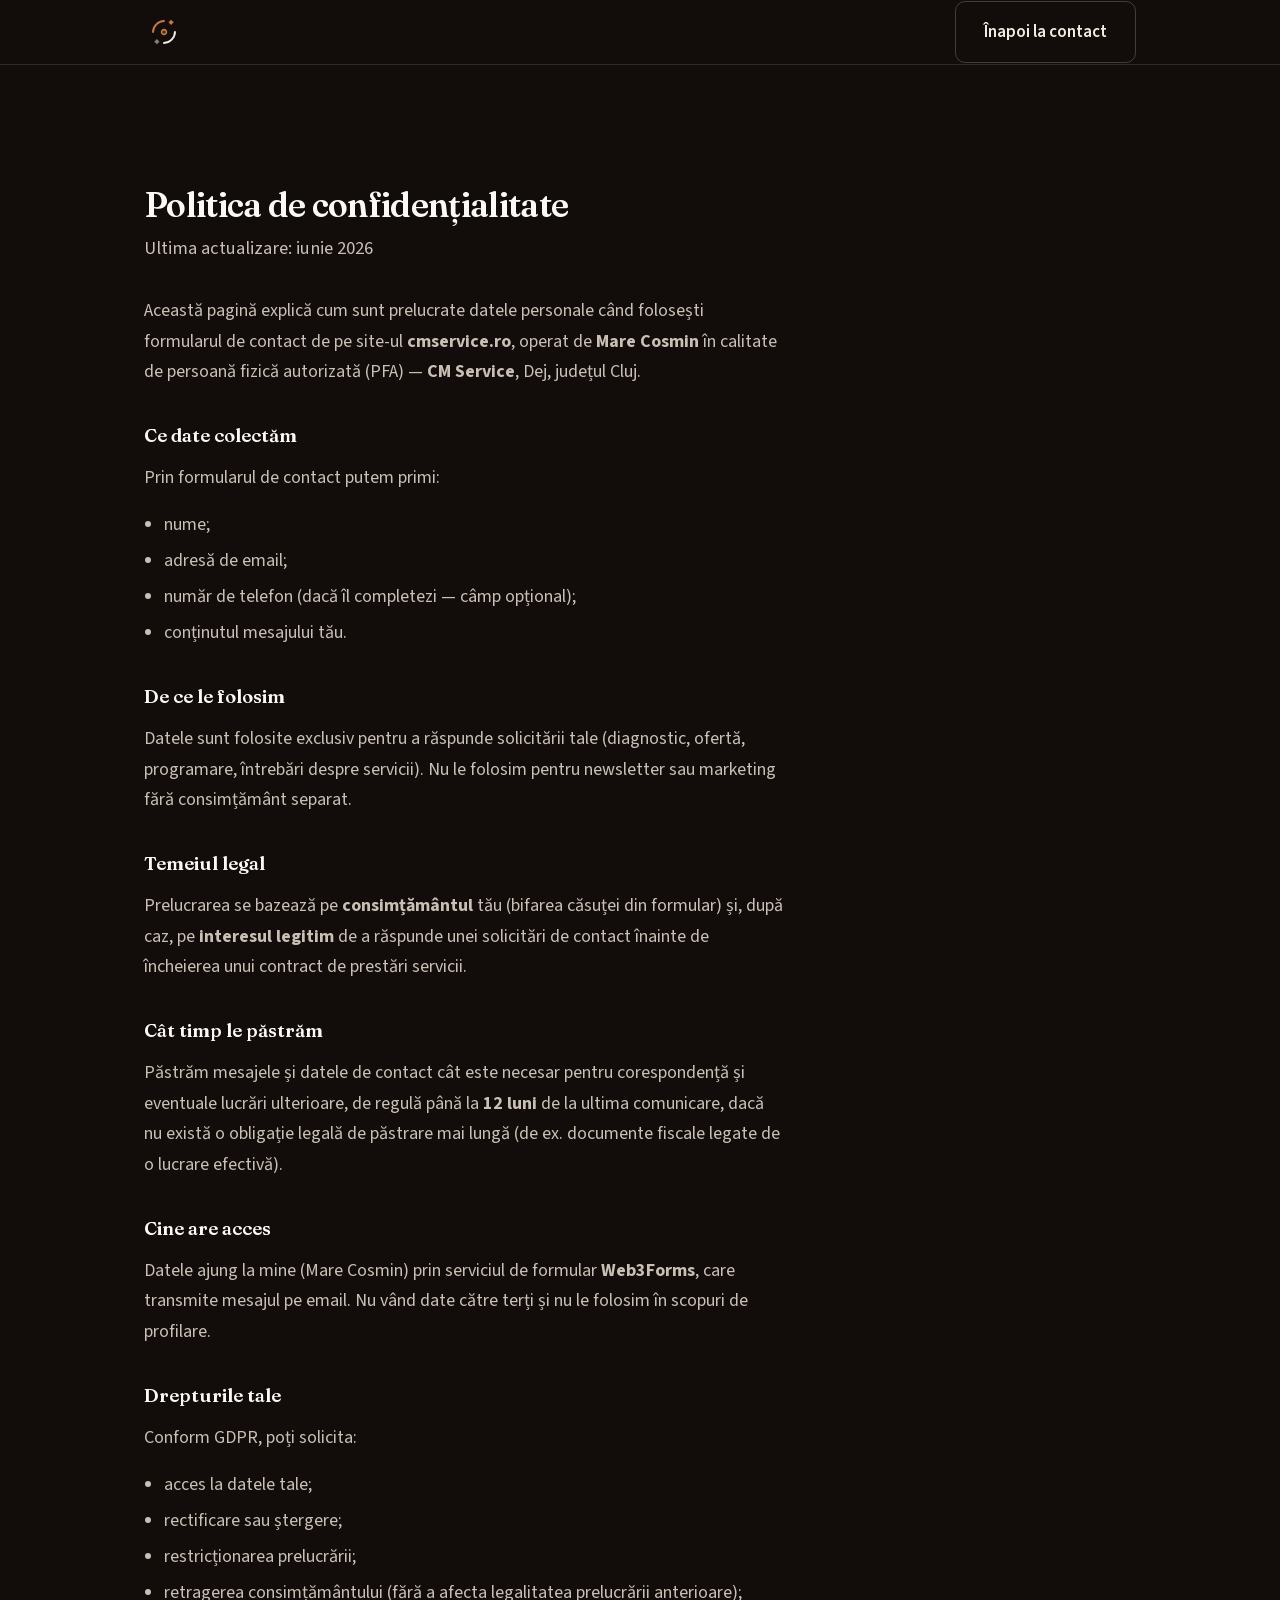
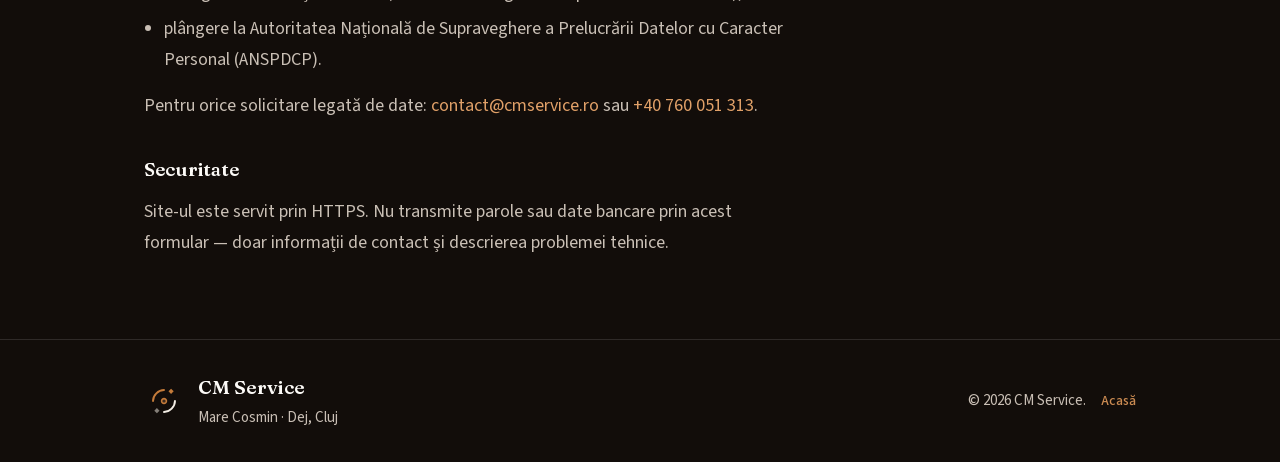
==== politica-confidentialitate.html @ 06ae60dd "add discount and gdpr" ====
<!DOCTYPE html>
<html lang="ro">
  <head>
    <meta charset="UTF-8" />
    <meta name="viewport" content="width=device-width, initial-scale=1.0, viewport-fit=cover" />
    <meta name="theme-color" content="#120d0a" />
    <link rel="canonical" href="https://cmservice.ro/politica-confidentialitate.html" />
    <meta name="robots" content="index, follow" />
    <meta
      name="description"
      content="Politica de confidențialitate CM Service — cum prelucrăm datele personale colectate prin formularul de contact."
    />
    <title>Politica de confidențialitate | CM Service</title>
    <link rel="icon" href="Logo Mini Favicon.svg" type="image/svg+xml" />
    <link rel="stylesheet" href="fonts.css" />
    <link rel="stylesheet" href="styles.css" />
  </head>
  <body>
    <a class="skip-link" href="#main">Sari la conținut</a>

    <nav class="nav scrolled" aria-label="Navigare principală">
      <div class="nav-inner">
        <a href="index.html" class="nav-logo" aria-label="CM Service, înapoi acasă">
          <img
            class="nav-logo-img"
            src="Logo Transparent Dark Brown BG.svg"
            width="40"
            height="40"
            alt="Logo CM Service"
          />
        </a>
        <a class="btn btn-secondary legal-back" href="index.html#contact">Înapoi la contact</a>
      </div>
    </nav>

    <main id="main" class="legal-page">
      <div class="container">
        <h1 class="section-title">Politica de confidențialitate</h1>
        <p class="section-lead legal-updated">Ultima actualizare: iunie 2026</p>

        <div class="legal-content">
          <p>
            Această pagină explică cum sunt prelucrate datele personale când folosești formularul de contact de pe
            site-ul <strong>cmservice.ro</strong>, operat de <strong>Mare Cosmin</strong> în calitate de persoană fizică
            autorizată (PFA) — <strong>CM Service</strong>, Dej, județul Cluj.
          </p>

          <h2>Ce date colectăm</h2>
          <p>Prin formularul de contact putem primi:</p>
          <ul>
            <li>nume;</li>
            <li>adresă de email;</li>
            <li>număr de telefon (dacă îl completezi — câmp opțional);</li>
            <li>conținutul mesajului tău.</li>
          </ul>

          <h2>De ce le folosim</h2>
          <p>
            Datele sunt folosite exclusiv pentru a răspunde solicitării tale (diagnostic, ofertă, programare, întrebări
            despre servicii). Nu le folosim pentru newsletter sau marketing fără consimțământ separat.
          </p>

          <h2>Temeiul legal</h2>
          <p>
            Prelucrarea se bazează pe <strong>consimțământul</strong> tău (bifarea căsuței din formular) și, după caz,
            pe <strong>interesul legitim</strong> de a răspunde unei solicitări de contact înainte de încheierea unui
            contract de prestări servicii.
          </p>

          <h2>Cât timp le păstrăm</h2>
          <p>
            Păstrăm mesajele și datele de contact cât este necesar pentru corespondență și eventuale lucrări ulterioare,
            de regulă până la <strong>12 luni</strong> de la ultima comunicare, dacă nu există o obligație legală de
            păstrare mai lungă (de ex. documente fiscale legate de o lucrare efectivă).
          </p>

          <h2>Cine are acces</h2>
          <p>
            Datele ajung la mine (Mare Cosmin) prin serviciul de formular <strong>Web3Forms</strong>, care transmite
            mesajul pe email. Nu vând date către terți și nu le folosim în scopuri de profilare.
          </p>

          <h2>Drepturile tale</h2>
          <p>Conform GDPR, poți solicita:</p>
          <ul>
            <li>acces la datele tale;</li>
            <li>rectificare sau ștergere;</li>
            <li>restricționarea prelucrării;</li>
            <li>retragerea consimțământului (fără a afecta legalitatea prelucrării anterioare);</li>
            <li>plângere la Autoritatea Națională de Supraveghere a Prelucrării Datelor cu Caracter Personal (ANSPDCP).</li>
          </ul>
          <p>
            Pentru orice solicitare legată de date: <a href="mailto:contact@cmservice.ro">contact@cmservice.ro</a> sau
            <a href="tel:+40760051313">+40 760 051 313</a>.
          </p>

          <h2>Securitate</h2>
          <p>
            Site-ul este servit prin HTTPS. Nu transmite parole sau date bancare prin acest formular — doar informații
            de contact și descrierea problemei tehnice.
          </p>
        </div>
      </div>
    </main>

    <footer class="site-footer">
      <div class="container footer-inner">
        <div class="footer-row-top">
          <div class="footer-brand">
            <img src="Logo Transparent Dark Brown BG.svg" alt="Logo CM Service" width="40" height="40" />
            <div>
              <p class="footer-name">CM Service</p>
              <p class="footer-meta">Mare Cosmin · Dej, Cluj</p>
            </div>
          </div>
          <p class="footer-copy">
            © <span id="year"></span> CM Service.
            <a class="footer-legal" href="index.html">Acasă</a>
          </p>
        </div>
      </div>
    </footer>

    <script>
      document.getElementById("year").textContent = String(new Date().getFullYear());
    </script>
  </body>
</html>
---- fonts.css ----
/* vietnamese */
@font-face {
  font-family: 'Fraunces';
  font-style: italic;
  font-weight: 500;
  font-display: swap;
  src: url(fonts/6NUs8FyLNQOQZAnv9ZwNjucMHVn85Ni7emAe9lKqZTnbB-gzTK0K1ChJdt9hFwpX9W37lm1_mvIiQublWIIkfg.woff2) format('woff2');
  unicode-range: U+0102-0103, U+0110-0111, U+0128-0129, U+0168-0169, U+01A0-01A1, U+01AF-01B0, U+0300-0301, U+0303-0304, U+0308-0309, U+0323, U+0329, U+1EA0-1EF9, U+20AB;
}
/* latin-ext */
@font-face {
  font-family: 'Fraunces';
  font-style: italic;
  font-weight: 500;
  font-display: swap;
  src: url(fonts/6NUs8FyLNQOQZAnv9ZwNjucMHVn85Ni7emAe9lKqZTnbB-gzTK0K1ChJdt9hFwpX9W37lm1_mvMiQublWIIkfg.woff2) format('woff2');
  unicode-range: U+0100-02BA, U+02BD-02C5, U+02C7-02CC, U+02CE-02D7, U+02DD-02FF, U+0304, U+0308, U+0329, U+1D00-1DBF, U+1E00-1E9F, U+1EF2-1EFF, U+2020, U+20A0-20AB, U+20AD-20C0, U+2113, U+2C60-2C7F, U+A720-A7FF;
}
/* latin */
@font-face {
  font-family: 'Fraunces';
  font-style: italic;
  font-weight: 500;
  font-display: swap;
  src: url(fonts/6NUs8FyLNQOQZAnv9ZwNjucMHVn85Ni7emAe9lKqZTnbB-gzTK0K1ChJdt9hFwpX9W37lm1_mv0iQublWII.woff2) format('woff2');
  unicode-range: U+0000-00FF, U+0131, U+0152-0153, U+02BB-02BC, U+02C6, U+02DA, U+02DC, U+0304, U+0308, U+0329, U+2000-206F, U+20AC, U+2122, U+2191, U+2193, U+2212, U+2215, U+FEFF, U+FFFD;
}
/* vietnamese */
@font-face {
  font-family: 'Fraunces';
  font-style: normal;
  font-weight: 500;
  font-display: swap;
  src: url(fonts/6NU78FyLNQOQZAnv9bYEvDiIdE9Ea92uemAk_WBq8U_9v0c2Wa0KxCBTeP2Xz5fU8w.woff2) format('woff2');
  unicode-range: U+0102-0103, U+0110-0111, U+0128-0129, U+0168-0169, U+01A0-01A1, U+01AF-01B0, U+0300-0301, U+0303-0304, U+0308-0309, U+0323, U+0329, U+1EA0-1EF9, U+20AB;
}
/* latin-ext */
@font-face {
  font-family: 'Fraunces';
  font-style: normal;
  font-weight: 500;
  font-display: swap;
  src: url(fonts/6NU78FyLNQOQZAnv9bYEvDiIdE9Ea92uemAk_WBq8U_9v0c2Wa0KxCFTeP2Xz5fU8w.woff2) format('woff2');
  unicode-range: U+0100-02BA, U+02BD-02C5, U+02C7-02CC, U+02CE-02D7, U+02DD-02FF, U+0304, U+0308, U+0329, U+1D00-1DBF, U+1E00-1E9F, U+1EF2-1EFF, U+2020, U+20A0-20AB, U+20AD-20C0, U+2113, U+2C60-2C7F, U+A720-A7FF;
}
/* latin */
@font-face {
  font-family: 'Fraunces';
  font-style: normal;
  font-weight: 500;
  font-display: swap;
  src: url(fonts/6NU78FyLNQOQZAnv9bYEvDiIdE9Ea92uemAk_WBq8U_9v0c2Wa0KxC9TeP2Xz5c.woff2) format('woff2');
  unicode-range: U+0000-00FF, U+0131, U+0152-0153, U+02BB-02BC, U+02C6, U+02DA, U+02DC, U+0304, U+0308, U+0329, U+2000-206F, U+20AC, U+2122, U+2191, U+2193, U+2212, U+2215, U+FEFF, U+FFFD;
}
/* vietnamese */
@font-face {
  font-family: 'Fraunces';
  font-style: normal;
  font-weight: 600;
  font-display: swap;
  src: url(fonts/6NU78FyLNQOQZAnv9bYEvDiIdE9Ea92uemAk_WBq8U_9v0c2Wa0KxCBTeP2Xz5fU8w.woff2) format('woff2');
  unicode-range: U+0102-0103, U+0110-0111, U+0128-0129, U+0168-0169, U+01A0-01A1, U+01AF-01B0, U+0300-0301, U+0303-0304, U+0308-0309, U+0323, U+0329, U+1EA0-1EF9, U+20AB;
}
/* latin-ext */
@font-face {
  font-family: 'Fraunces';
  font-style: normal;
  font-weight: 600;
  font-display: swap;
  src: url(fonts/6NU78FyLNQOQZAnv9bYEvDiIdE9Ea92uemAk_WBq8U_9v0c2Wa0KxCFTeP2Xz5fU8w.woff2) format('woff2');
  unicode-range: U+0100-02BA, U+02BD-02C5, U+02C7-02CC, U+02CE-02D7, U+02DD-02FF, U+0304, U+0308, U+0329, U+1D00-1DBF, U+1E00-1E9F, U+1EF2-1EFF, U+2020, U+20A0-20AB, U+20AD-20C0, U+2113, U+2C60-2C7F, U+A720-A7FF;
}
/* latin */
@font-face {
  font-family: 'Fraunces';
  font-style: normal;
  font-weight: 600;
  font-display: swap;
  src: url(fonts/6NU78FyLNQOQZAnv9bYEvDiIdE9Ea92uemAk_WBq8U_9v0c2Wa0KxC9TeP2Xz5c.woff2) format('woff2');
  unicode-range: U+0000-00FF, U+0131, U+0152-0153, U+02BB-02BC, U+02C6, U+02DA, U+02DC, U+0304, U+0308, U+0329, U+2000-206F, U+20AC, U+2122, U+2191, U+2193, U+2212, U+2215, U+FEFF, U+FFFD;
}
/* vietnamese */
@font-face {
  font-family: 'Fraunces';
  font-style: normal;
  font-weight: 700;
  font-display: swap;
  src: url(fonts/6NU78FyLNQOQZAnv9bYEvDiIdE9Ea92uemAk_WBq8U_9v0c2Wa0KxCBTeP2Xz5fU8w.woff2) format('woff2');
  unicode-range: U+0102-0103, U+0110-0111, U+0128-0129, U+0168-0169, U+01A0-01A1, U+01AF-01B0, U+0300-0301, U+0303-0304, U+0308-0309, U+0323, U+0329, U+1EA0-1EF9, U+20AB;
}
/* latin-ext */
@font-face {
  font-family: 'Fraunces';
  font-style: normal;
  font-weight: 700;
  font-display: swap;
  src: url(fonts/6NU78FyLNQOQZAnv9bYEvDiIdE9Ea92uemAk_WBq8U_9v0c2Wa0KxCFTeP2Xz5fU8w.woff2) format('woff2');
  unicode-range: U+0100-02BA, U+02BD-02C5, U+02C7-02CC, U+02CE-02D7, U+02DD-02FF, U+0304, U+0308, U+0329, U+1D00-1DBF, U+1E00-1E9F, U+1EF2-1EFF, U+2020, U+20A0-20AB, U+20AD-20C0, U+2113, U+2C60-2C7F, U+A720-A7FF;
}
/* latin */
@font-face {
  font-family: 'Fraunces';
  font-style: normal;
  font-weight: 700;
  font-display: swap;
  src: url(fonts/6NU78FyLNQOQZAnv9bYEvDiIdE9Ea92uemAk_WBq8U_9v0c2Wa0KxC9TeP2Xz5c.woff2) format('woff2');
  unicode-range: U+0000-00FF, U+0131, U+0152-0153, U+02BB-02BC, U+02C6, U+02DA, U+02DC, U+0304, U+0308, U+0329, U+2000-206F, U+20AC, U+2122, U+2191, U+2193, U+2212, U+2215, U+FEFF, U+FFFD;
}
/* cyrillic-ext */
@font-face {
  font-family: 'Source Sans 3';
  font-style: italic;
  font-weight: 400;
  font-display: swap;
  src: url(fonts/nwpDtKy2OAdR1K-IwhWudF-R3woAa8opPOrG97lwqLlOxCQSmqXEzTrYvwie.woff2) format('woff2');
  unicode-range: U+0460-052F, U+1C80-1C8A, U+20B4, U+2DE0-2DFF, U+A640-A69F, U+FE2E-FE2F;
}
/* cyrillic */
@font-face {
  font-family: 'Source Sans 3';
  font-style: italic;
  font-weight: 400;
  font-display: swap;
  src: url(fonts/nwpDtKy2OAdR1K-IwhWudF-R3woAa8opPOrG97lwqLlOxC0SmqXEzTrYvwie.woff2) format('woff2');
  unicode-range: U+0301, U+0400-045F, U+0490-0491, U+04B0-04B1, U+2116;
}
/* greek-ext */
@font-face {
  font-family: 'Source Sans 3';
  font-style: italic;
  font-weight: 400;
  font-display: swap;
  src: url(fonts/nwpDtKy2OAdR1K-IwhWudF-R3woAa8opPOrG97lwqLlOxCUSmqXEzTrYvwie.woff2) format('woff2');
  unicode-range: U+1F00-1FFF;
}
/* greek */
@font-face {
  font-family: 'Source Sans 3';
  font-style: italic;
  font-weight: 400;
  font-display: swap;
  src: url(fonts/nwpDtKy2OAdR1K-IwhWudF-R3woAa8opPOrG97lwqLlOxCoSmqXEzTrYvwie.woff2) format('woff2');
  unicode-range: U+0370-0377, U+037A-037F, U+0384-038A, U+038C, U+038E-03A1, U+03A3-03FF;
}
/* vietnamese */
@font-face {
  font-family: 'Source Sans 3';
  font-style: italic;
  font-weight: 400;
  font-display: swap;
  src: url(fonts/nwpDtKy2OAdR1K-IwhWudF-R3woAa8opPOrG97lwqLlOxCYSmqXEzTrYvwie.woff2) format('woff2');
  unicode-range: U+0102-0103, U+0110-0111, U+0128-0129, U+0168-0169, U+01A0-01A1, U+01AF-01B0, U+0300-0301, U+0303-0304, U+0308-0309, U+0323, U+0329, U+1EA0-1EF9, U+20AB;
}
/* latin-ext */
@font-face {
  font-family: 'Source Sans 3';
  font-style: italic;
  font-weight: 400;
  font-display: swap;
  src: url(fonts/nwpDtKy2OAdR1K-IwhWudF-R3woAa8opPOrG97lwqLlOxCcSmqXEzTrYvwie.woff2) format('woff2');
  unicode-range: U+0100-02BA, U+02BD-02C5, U+02C7-02CC, U+02CE-02D7, U+02DD-02FF, U+0304, U+0308, U+0329, U+1D00-1DBF, U+1E00-1E9F, U+1EF2-1EFF, U+2020, U+20A0-20AB, U+20AD-20C0, U+2113, U+2C60-2C7F, U+A720-A7FF;
}
/* latin */
@font-face {
  font-family: 'Source Sans 3';
  font-style: italic;
  font-weight: 400;
  font-display: swap;
  src: url(fonts/nwpDtKy2OAdR1K-IwhWudF-R3woAa8opPOrG97lwqLlOxCkSmqXEzTrYvw.woff2) format('woff2');
  unicode-range: U+0000-00FF, U+0131, U+0152-0153, U+02BB-02BC, U+02C6, U+02DA, U+02DC, U+0304, U+0308, U+0329, U+2000-206F, U+20AC, U+2122, U+2191, U+2193, U+2212, U+2215, U+FEFF, U+FFFD;
}
/* cyrillic-ext */
@font-face {
  font-family: 'Source Sans 3';
  font-style: normal;
  font-weight: 400;
  font-display: swap;
  src: url(fonts/nwpStKy2OAdR1K-IwhWudF-R3wIaZejf5HdF8Q.woff2) format('woff2');
  unicode-range: U+0460-052F, U+1C80-1C8A, U+20B4, U+2DE0-2DFF, U+A640-A69F, U+FE2E-FE2F;
}
/* cyrillic */
@font-face {
  font-family: 'Source Sans 3';
  font-style: normal;
  font-weight: 400;
  font-display: swap;
  src: url(fonts/nwpStKy2OAdR1K-IwhWudF-R3wsaZejf5HdF8Q.woff2) format('woff2');
  unicode-range: U+0301, U+0400-045F, U+0490-0491, U+04B0-04B1, U+2116;
}
/* greek-ext */
@font-face {
  font-family: 'Source Sans 3';
  font-style: normal;
  font-weight: 400;
  font-display: swap;
  src: url(fonts/nwpStKy2OAdR1K-IwhWudF-R3wMaZejf5HdF8Q.woff2) format('woff2');
  unicode-range: U+1F00-1FFF;
}
/* greek */
@font-face {
  font-family: 'Source Sans 3';
  font-style: normal;
  font-weight: 400;
  font-display: swap;
  src: url(fonts/nwpStKy2OAdR1K-IwhWudF-R3wwaZejf5HdF8Q.woff2) format('woff2');
  unicode-range: U+0370-0377, U+037A-037F, U+0384-038A, U+038C, U+038E-03A1, U+03A3-03FF;
}
/* vietnamese */
@font-face {
  font-family: 'Source Sans 3';
  font-style: normal;
  font-weight: 400;
  font-display: swap;
  src: url(fonts/nwpStKy2OAdR1K-IwhWudF-R3wAaZejf5HdF8Q.woff2) format('woff2');
  unicode-range: U+0102-0103, U+0110-0111, U+0128-0129, U+0168-0169, U+01A0-01A1, U+01AF-01B0, U+0300-0301, U+0303-0304, U+0308-0309, U+0323, U+0329, U+1EA0-1EF9, U+20AB;
}
/* latin-ext */
@font-face {
  font-family: 'Source Sans 3';
  font-style: normal;
  font-weight: 400;
  font-display: swap;
  src: url(fonts/nwpStKy2OAdR1K-IwhWudF-R3wEaZejf5HdF8Q.woff2) format('woff2');
  unicode-range: U+0100-02BA, U+02BD-02C5, U+02C7-02CC, U+02CE-02D7, U+02DD-02FF, U+0304, U+0308, U+0329, U+1D00-1DBF, U+1E00-1E9F, U+1EF2-1EFF, U+2020, U+20A0-20AB, U+20AD-20C0, U+2113, U+2C60-2C7F, U+A720-A7FF;
}
/* latin */
@font-face {
  font-family: 'Source Sans 3';
  font-style: normal;
  font-weight: 400;
  font-display: swap;
  src: url(fonts/nwpStKy2OAdR1K-IwhWudF-R3w8aZejf5Hc.woff2) format('woff2');
  unicode-range: U+0000-00FF, U+0131, U+0152-0153, U+02BB-02BC, U+02C6, U+02DA, U+02DC, U+0304, U+0308, U+0329, U+2000-206F, U+20AC, U+2122, U+2191, U+2193, U+2212, U+2215, U+FEFF, U+FFFD;
}
/* cyrillic-ext */
@font-face {
  font-family: 'Source Sans 3';
  font-style: normal;
  font-weight: 500;
  font-display: swap;
  src: url(fonts/nwpStKy2OAdR1K-IwhWudF-R3wIaZejf5HdF8Q.woff2) format('woff2');
  unicode-range: U+0460-052F, U+1C80-1C8A, U+20B4, U+2DE0-2DFF, U+A640-A69F, U+FE2E-FE2F;
}
/* cyrillic */
@font-face {
  font-family: 'Source Sans 3';
  font-style: normal;
  font-weight: 500;
  font-display: swap;
  src: url(fonts/nwpStKy2OAdR1K-IwhWudF-R3wsaZejf5HdF8Q.woff2) format('woff2');
  unicode-range: U+0301, U+0400-045F, U+0490-0491, U+04B0-04B1, U+2116;
}
/* greek-ext */
@font-face {
  font-family: 'Source Sans 3';
  font-style: normal;
  font-weight: 500;
  font-display: swap;
  src: url(fonts/nwpStKy2OAdR1K-IwhWudF-R3wMaZejf5HdF8Q.woff2) format('woff2');
  unicode-range: U+1F00-1FFF;
}
/* greek */
@font-face {
  font-family: 'Source Sans 3';
  font-style: normal;
  font-weight: 500;
  font-display: swap;
  src: url(fonts/nwpStKy2OAdR1K-IwhWudF-R3wwaZejf5HdF8Q.woff2) format('woff2');
  unicode-range: U+0370-0377, U+037A-037F, U+0384-038A, U+038C, U+038E-03A1, U+03A3-03FF;
}
/* vietnamese */
@font-face {
  font-family: 'Source Sans 3';
  font-style: normal;
  font-weight: 500;
  font-display: swap;
  src: url(fonts/nwpStKy2OAdR1K-IwhWudF-R3wAaZejf5HdF8Q.woff2) format('woff2');
  unicode-range: U+0102-0103, U+0110-0111, U+0128-0129, U+0168-0169, U+01A0-01A1, U+01AF-01B0, U+0300-0301, U+0303-0304, U+0308-0309, U+0323, U+0329, U+1EA0-1EF9, U+20AB;
}
/* latin-ext */
@font-face {
  font-family: 'Source Sans 3';
  font-style: normal;
  font-weight: 500;
  font-display: swap;
  src: url(fonts/nwpStKy2OAdR1K-IwhWudF-R3wEaZejf5HdF8Q.woff2) format('woff2');
  unicode-range: U+0100-02BA, U+02BD-02C5, U+02C7-02CC, U+02CE-02D7, U+02DD-02FF, U+0304, U+0308, U+0329, U+1D00-1DBF, U+1E00-1E9F, U+1EF2-1EFF, U+2020, U+20A0-20AB, U+20AD-20C0, U+2113, U+2C60-2C7F, U+A720-A7FF;
}
/* latin */
@font-face {
  font-family: 'Source Sans 3';
  font-style: normal;
  font-weight: 500;
  font-display: swap;
  src: url(fonts/nwpStKy2OAdR1K-IwhWudF-R3w8aZejf5Hc.woff2) format('woff2');
  unicode-range: U+0000-00FF, U+0131, U+0152-0153, U+02BB-02BC, U+02C6, U+02DA, U+02DC, U+0304, U+0308, U+0329, U+2000-206F, U+20AC, U+2122, U+2191, U+2193, U+2212, U+2215, U+FEFF, U+FFFD;
}
/* cyrillic-ext */
@font-face {
  font-family: 'Source Sans 3';
  font-style: normal;
  font-weight: 600;
  font-display: swap;
  src: url(fonts/nwpStKy2OAdR1K-IwhWudF-R3wIaZejf5HdF8Q.woff2) format('woff2');
  unicode-range: U+0460-052F, U+1C80-1C8A, U+20B4, U+2DE0-2DFF, U+A640-A69F, U+FE2E-FE2F;
}
/* cyrillic */
@font-face {
  font-family: 'Source Sans 3';
  font-style: normal;
  font-weight: 600;
  font-display: swap;
  src: url(fonts/nwpStKy2OAdR1K-IwhWudF-R3wsaZejf5HdF8Q.woff2) format('woff2');
  unicode-range: U+0301, U+0400-045F, U+0490-0491, U+04B0-04B1, U+2116;
}
/* greek-ext */
@font-face {
  font-family: 'Source Sans 3';
  font-style: normal;
  font-weight: 600;
  font-display: swap;
  src: url(fonts/nwpStKy2OAdR1K-IwhWudF-R3wMaZejf5HdF8Q.woff2) format('woff2');
  unicode-range: U+1F00-1FFF;
}
/* greek */
@font-face {
  font-family: 'Source Sans 3';
  font-style: normal;
  font-weight: 600;
  font-display: swap;
  src: url(fonts/nwpStKy2OAdR1K-IwhWudF-R3wwaZejf5HdF8Q.woff2) format('woff2');
  unicode-range: U+0370-0377, U+037A-037F, U+0384-038A, U+038C, U+038E-03A1, U+03A3-03FF;
}
/* vietnamese */
@font-face {
  font-family: 'Source Sans 3';
  font-style: normal;
  font-weight: 600;
  font-display: swap;
  src: url(fonts/nwpStKy2OAdR1K-IwhWudF-R3wAaZejf5HdF8Q.woff2) format('woff2');
  unicode-range: U+0102-0103, U+0110-0111, U+0128-0129, U+0168-0169, U+01A0-01A1, U+01AF-01B0, U+0300-0301, U+0303-0304, U+0308-0309, U+0323, U+0329, U+1EA0-1EF9, U+20AB;
}
/* latin-ext */
@font-face {
  font-family: 'Source Sans 3';
  font-style: normal;
  font-weight: 600;
  font-display: swap;
  src: url(fonts/nwpStKy2OAdR1K-IwhWudF-R3wEaZejf5HdF8Q.woff2) format('woff2');
  unicode-range: U+0100-02BA, U+02BD-02C5, U+02C7-02CC, U+02CE-02D7, U+02DD-02FF, U+0304, U+0308, U+0329, U+1D00-1DBF, U+1E00-1E9F, U+1EF2-1EFF, U+2020, U+20A0-20AB, U+20AD-20C0, U+2113, U+2C60-2C7F, U+A720-A7FF;
}
/* latin */
@font-face {
  font-family: 'Source Sans 3';
  font-style: normal;
  font-weight: 600;
  font-display: swap;
  src: url(fonts/nwpStKy2OAdR1K-IwhWudF-R3w8aZejf5Hc.woff2) format('woff2');
  unicode-range: U+0000-00FF, U+0131, U+0152-0153, U+02BB-02BC, U+02C6, U+02DA, U+02DC, U+0304, U+0308, U+0329, U+2000-206F, U+20AC, U+2122, U+2191, U+2193, U+2212, U+2215, U+FEFF, U+FFFD;
}
/* cyrillic-ext */
@font-face {
  font-family: 'Source Sans 3';
  font-style: normal;
  font-weight: 700;
  font-display: swap;
  src: url(fonts/nwpStKy2OAdR1K-IwhWudF-R3wIaZejf5HdF8Q.woff2) format('woff2');
  unicode-range: U+0460-052F, U+1C80-1C8A, U+20B4, U+2DE0-2DFF, U+A640-A69F, U+FE2E-FE2F;
}
/* cyrillic */
@font-face {
  font-family: 'Source Sans 3';
  font-style: normal;
  font-weight: 700;
  font-display: swap;
  src: url(fonts/nwpStKy2OAdR1K-IwhWudF-R3wsaZejf5HdF8Q.woff2) format('woff2');
  unicode-range: U+0301, U+0400-045F, U+0490-0491, U+04B0-04B1, U+2116;
}
/* greek-ext */
@font-face {
  font-family: 'Source Sans 3';
  font-style: normal;
  font-weight: 700;
  font-display: swap;
  src: url(fonts/nwpStKy2OAdR1K-IwhWudF-R3wMaZejf5HdF8Q.woff2) format('woff2');
  unicode-range: U+1F00-1FFF;
}
/* greek */
@font-face {
  font-family: 'Source Sans 3';
  font-style: normal;
  font-weight: 700;
  font-display: swap;
  src: url(fonts/nwpStKy2OAdR1K-IwhWudF-R3wwaZejf5HdF8Q.woff2) format('woff2');
  unicode-range: U+0370-0377, U+037A-037F, U+0384-038A, U+038C, U+038E-03A1, U+03A3-03FF;
}
/* vietnamese */
@font-face {
  font-family: 'Source Sans 3';
  font-style: normal;
  font-weight: 700;
  font-display: swap;
  src: url(fonts/nwpStKy2OAdR1K-IwhWudF-R3wAaZejf5HdF8Q.woff2) format('woff2');
  unicode-range: U+0102-0103, U+0110-0111, U+0128-0129, U+0168-0169, U+01A0-01A1, U+01AF-01B0, U+0300-0301, U+0303-0304, U+0308-0309, U+0323, U+0329, U+1EA0-1EF9, U+20AB;
}
/* latin-ext */
@font-face {
  font-family: 'Source Sans 3';
  font-style: normal;
  font-weight: 700;
  font-display: swap;
  src: url(fonts/nwpStKy2OAdR1K-IwhWudF-R3wEaZejf5HdF8Q.woff2) format('woff2');
  unicode-range: U+0100-02BA, U+02BD-02C5, U+02C7-02CC, U+02CE-02D7, U+02DD-02FF, U+0304, U+0308, U+0329, U+1D00-1DBF, U+1E00-1E9F, U+1EF2-1EFF, U+2020, U+20A0-20AB, U+20AD-20C0, U+2113, U+2C60-2C7F, U+A720-A7FF;
}
/* latin */
@font-face {
  font-family: 'Source Sans 3';
  font-style: normal;
  font-weight: 700;
  font-display: swap;
  src: url(fonts/nwpStKy2OAdR1K-IwhWudF-R3w8aZejf5Hc.woff2) format('woff2');
  unicode-range: U+0000-00FF, U+0131, U+0152-0153, U+02BB-02BC, U+02C6, U+02DA, U+02DC, U+0304, U+0308, U+0329, U+2000-206F, U+20AC, U+2122, U+2191, U+2193, U+2212, U+2215, U+FEFF, U+FFFD;
}

/* latin-ext */
@font-face {
  font-family: 'Bebas Neue';
  font-style: normal;
  font-weight: 400;
  font-display: swap;
  src: url(fonts/bebas-neue-latin-ext.woff2) format('woff2');
  unicode-range: U+0100-02BA, U+02BD-02C5, U+02C7-02CC, U+02CE-02D7, U+02DD-02FF, U+0304, U+0308, U+0329, U+1D00-1DBF, U+1E00-1E9F, U+1EF2-1EFF, U+2020, U+20A0-20AB, U+20AD-20C0, U+2113, U+2C60-2C7F, U+A720-A7FF;
}
/* latin */
@font-face {
  font-family: 'Bebas Neue';
  font-style: normal;
  font-weight: 400;
  font-display: swap;
  src: url(fonts/bebas-neue-latin.woff2) format('woff2');
  unicode-range: U+0000-00FF, U+0131, U+0152-0153, U+02BB-02BC, U+02C6, U+02DA, U+02DC, U+0304, U+0308, U+0329, U+2000-206F, U+20AC, U+2122, U+2191, U+2193, U+2212, U+2215, U+FEFF, U+FFFD;
}

/* latin-ext */
@font-face {
  font-family: 'Bebas Neue';
  font-style: normal;
  font-weight: 400;
  font-display: swap;
  src: url(fonts/bebas-neue-latin-ext.woff2) format('woff2');
  unicode-range: U+0100-02BA, U+02BD-02C5, U+02C7-02CC, U+02CE-02D7, U+02DD-02FF, U+0304, U+0308, U+0329, U+1D00-1DBF, U+1E00-1E9F, U+1EF2-1EFF, U+2020, U+20A0-20AB, U+20AD-20C0, U+2113, U+2C60-2C7F, U+A720-A7FF;
}
/* latin */
@font-face {
  font-family: 'Bebas Neue';
  font-style: normal;
  font-weight: 400;
  font-display: swap;
  src: url(fonts/bebas-neue-latin.woff2) format('woff2');
  unicode-range: U+0000-00FF, U+0131, U+0152-0153, U+02BB-02BC, U+02C6, U+02DA, U+02DC, U+0304, U+0308, U+0329, U+2000-206F, U+20AC, U+2122, U+2191, U+2193, U+2212, U+2215, U+FEFF, U+FFFD;
}
---- styles.css ----
/* CM Service — flat dark, minimal */

:root {
  --amber: #c47b3a;
  --amber-deep: #a8652e;
  --amber-bright: #e0a068;
  --bg: #120d0a;
  --surface: #1a1410;
  --card: #231a14;
  --text: #f0e8df;
  --text-heading: #faf6f1;
  --text-muted: #ada296;
  --sand: #f0e6d8;
  --border: rgba(255, 255, 255, 0.1);
  --border-strong: rgba(255, 255, 255, 0.17);
  --link: #e0a068;
  --link-hover: #f0e6d8;

  --font-display: "Fraunces", Georgia, "Times New Roman", serif;
  --font-body: "Source Sans 3", system-ui, -apple-system, sans-serif;
  --font-promo: "Bebas Neue", "Arial Narrow", sans-serif;
  --radius: 10px;
  --radius-lg: 12px;
  --nav-h: 64px;
  --header-h: var(--nav-h);
  --container: 960px;
}

.promo-active {
  --header-h: calc(var(--nav-h) + 48px);
}

@media (max-width: 640px) {
  .promo-active {
    --header-h: calc(var(--nav-h) + 40px);
  }
}

*,
*::before,
*::after {
  box-sizing: border-box;
}

html {
  scroll-behavior: smooth;
  color-scheme: dark;
}

@media (prefers-reduced-motion: reduce) {
  html {
    scroll-behavior: auto;
  }

  .skip-link,
  .nav,
  .nav-toggle span,
  .nav-links,
  .btn,
  .serviciu-card,
  .serviciu-extra,
  .experience-chevron,
  .mobile-cta-btn {
    transition-duration: 0.01ms !important;
  }

  .serviciu-extra {
    transition: none;
  }

  .serviciu-card.is-expanded .serviciu-extra {
    max-height: none;
  }
}

body {
  margin: 0;
  font-family: var(--font-body);
  font-size: 1rem;
  line-height: 1.7;
  color: var(--text);
  background: var(--bg);
  -webkit-font-smoothing: antialiased;
}

img {
  max-width: 100%;
  display: block;
}

a {
  color: var(--link);
  text-decoration: none;
}

a:hover {
  color: var(--link-hover);
  text-decoration: underline;
  text-underline-offset: 3px;
}

.skip-link {
  position: absolute;
  top: -100px;
  left: 16px;
  z-index: 300;
  padding: 12px 18px;
  font-weight: 600;
  font-size: 0.9375rem;
  color: var(--bg);
  background: var(--amber);
  border-radius: 8px;
  transition: top 0.2s ease;
}

.skip-link:focus {
  top: 16px;
  outline: 2px solid var(--sand);
  outline-offset: 3px;
}

.container {
  max-width: var(--container);
  margin: 0 auto;
  padding: 0 24px;
}

/* --- Header & nav --- */
.site-header {
  position: fixed;
  top: 0;
  left: 0;
  right: 0;
  z-index: 100;
  background: #120d0a;
}

.nav-promo {
  border-bottom: 1px solid color-mix(in srgb, var(--amber) 28%, var(--border));
  background: color-mix(in srgb, var(--amber) 10%, #120d0a);
}

.nav-promo-inner {
  max-width: var(--container);
  margin: 0 auto;
  padding: 8px 24px;
  display: flex;
  align-items: center;
  justify-content: space-between;
  gap: 12px 20px;
}

.nav-promo-offer {
  display: flex;
  align-items: center;
  gap: 10px;
  margin: 0;
  font-size: 0.875rem;
  font-weight: 600;
  color: var(--text);
  line-height: 1.35;
}

.nav-promo-percent {
  font-family: var(--font-promo);
  font-size: 1.5rem;
  font-weight: 400;
  line-height: 1;
  letter-spacing: 0.03em;
  color: var(--sand);
}

.nav-promo-countdown {
  display: flex;
  align-items: center;
  gap: 10px 12px;
  flex-shrink: 0;
}

.nav-promo-countdown .promo-countdown-label {
  margin: 0;
  white-space: nowrap;
}

.nav-promo-countdown .promo-countdown-grid {
  gap: 6px 8px;
}

.nav-promo-countdown .promo-countdown-cell {
  min-width: 2.5rem;
  padding: 4px 8px;
  background: var(--card);
}

.nav-promo-countdown .promo-countdown-num {
  font-size: 1.2rem;
}

.nav-promo-countdown .promo-countdown-unit {
  font-size: 0.62rem;
  margin-top: 2px;
}

.nav-promo-compact {
  display: none;
}

.nav-promo-offer-short {
  display: none;
}

@media (max-width: 760px) {
  .nav-promo-inner {
    justify-content: center;
    padding: 7px 16px;
  }

  .nav-promo-offer {
    justify-content: center;
    flex-wrap: nowrap;
    gap: 8px;
    font-size: 0.8125rem;
  }

  .nav-promo-offer-text {
    display: none;
  }

  .nav-promo-offer-short {
    display: inline;
  }

  .nav-promo-compact {
    display: inline;
    font-family: var(--font-promo);
    font-size: 1.05rem;
    font-weight: 400;
    line-height: 1;
    letter-spacing: 0.05em;
    color: var(--sand);
    font-variant-numeric: tabular-nums;
    white-space: nowrap;
  }

  .nav-promo-compact::before {
    content: "·";
    margin-right: 8px;
    font-family: var(--font-body);
    font-size: 0.8125rem;
    font-weight: 600;
    color: var(--text-muted);
  }

  .nav-promo-countdown {
    display: none;
  }
}

@media (max-width: 640px) {
  .nav-promo-inner {
    flex-direction: row;
    align-items: center;
    gap: 0;
  }
}

.nav {
  position: relative;
  background: #120d0a;
  border-bottom: 1px solid transparent;
  transition: border-color 0.2s ease;
}

.nav.scrolled {
  border-bottom-color: var(--border);
}

.nav-inner {
  max-width: var(--container);
  margin: 0 auto;
  padding: 0 24px;
  display: flex;
  align-items: center;
  justify-content: space-between;
  height: var(--nav-h);
  position: relative;
}

.nav-logo {
  display: flex;
  align-items: center;
  flex-shrink: 0;
}

.nav-logo-img {
  height: 40px;
  width: 40px;
  object-fit: contain;
  border-radius: 10px;
}

.nav-toggle {
  display: none;
  flex-direction: column;
  align-items: center;
  justify-content: center;
  gap: 5px;
  width: 44px;
  height: 44px;
  padding: 0;
  border: none;
  background: transparent;
  cursor: pointer;
  border-radius: 8px;
  flex-shrink: 0;
}

.nav-toggle span {
  display: block;
  width: 22px;
  height: 2px;
  background: var(--text);
  border-radius: 1px;
  transition: transform 0.2s ease, opacity 0.2s ease;
  transform-origin: center;
}

.nav.open .nav-toggle span:nth-child(1) {
  transform: translateY(7px) rotate(45deg);
}

.nav.open .nav-toggle span:nth-child(2) {
  opacity: 0;
  transform: scaleX(0);
}

.nav.open .nav-toggle span:nth-child(3) {
  transform: translateY(-7px) rotate(-45deg);
}

.nav-toggle:focus-visible {
  outline: 2px solid var(--amber);
  outline-offset: 2px;
}

.nav-links {
  display: flex;
  align-items: center;
  gap: 8px 22px;
  list-style: none;
  margin: 0;
  padding: 0;
}

.nav-links a {
  font-weight: 600;
  font-size: 0.95rem;
  color: color-mix(in srgb, var(--text) 92%, transparent);
  text-decoration: none;
  padding: 6px 2px;
  border-radius: 6px;
}

.nav-links a:hover {
  color: var(--amber-bright);
  text-decoration: none;
}

.nav-links a:focus-visible {
  outline: 2px solid var(--amber);
  outline-offset: 3px;
}

.nav-cta {
  padding: 10px 18px !important;
  border-radius: 10px !important;
  background: var(--amber) !important;
  color: var(--bg) !important;
}

.nav-cta:hover {
  background: var(--amber-deep) !important;
  color: var(--bg) !important;
}

@media (max-width: 760px) {
  .nav-toggle {
    display: flex;
  }

  .nav-inner {
    position: static;
  }

  .nav.open {
    border-bottom-color: var(--border);
  }

  .nav-links {
    position: absolute;
    left: 0;
    right: 0;
    top: 100%;
    z-index: 5;
    flex-direction: column;
    align-items: stretch;
    gap: 0;
    margin: 0;
    background: var(--bg);
    border-bottom: 1px solid var(--border);
    padding: 6px 16px 16px;
    box-shadow: 0 16px 32px rgba(0, 0, 0, 0.4);
    max-height: 0;
    overflow: hidden;
    opacity: 0;
    visibility: hidden;
    pointer-events: none;
    transition:
      max-height 0.3s ease,
      opacity 0.2s ease,
      visibility 0.2s ease;
  }

  .nav.open .nav-links {
    max-height: 420px;
    opacity: 1;
    visibility: visible;
    pointer-events: auto;
  }

  .nav-links li {
    margin: 0;
    border-bottom: 1px solid var(--border);
  }

  .nav-links li:last-child {
    border-bottom: none;
  }

  .nav-links a {
    display: block;
    padding: 15px 4px;
    font-size: 1.0625rem;
    color: var(--text-heading);
  }

  .nav-links a:hover {
    color: var(--amber-bright);
  }

  .nav-links-cta {
    margin-top: 10px;
    padding-top: 4px;
  }

  .nav-cta {
    display: block !important;
    width: 100%;
    padding: 15px 18px !important;
    text-align: center;
    margin-top: 0 !important;
    font-size: 1.0625rem !important;
    border-radius: 12px !important;
    box-sizing: border-box;
  }
}

/* --- Hero --- */
.hero {
  padding: calc(var(--header-h) + 64px) 0 72px;
  display: flex;
  align-items: center;
  position: relative;
  background: var(--bg);
}

.hero-content {
  position: relative;
  z-index: 1;
  width: 100%;
  max-width: 40rem;
}

.hero-tagline {
  font-size: 0.8rem;
  font-weight: 600;
  letter-spacing: 0.14em;
  text-transform: uppercase;
  color: var(--amber-bright);
  margin-bottom: 14px;
}

.hero-title {
  font-family: var(--font-display);
  font-size: clamp(2.25rem, 5vw, 3.25rem);
  font-weight: 600;
  letter-spacing: -0.03em;
  line-height: 1.1;
  margin: 0 0 20px;
  color: var(--text-heading);
  max-width: 18ch;
}

.hero-lead {
  font-size: clamp(1.05rem, 2vw, 1.2rem);
  color: var(--text-muted);
  line-height: 1.65;
  margin: 0 0 32px;
  max-width: 36rem;
}

.hero-ctas {
  display: flex;
  gap: 14px;
  flex-wrap: wrap;
}

.hero-ctas .btn {
  min-height: 54px;
  padding: 16px 32px;
  font-size: 1.175rem;
  font-weight: 700;
  border-radius: 12px;
  letter-spacing: 0.01em;
}

.hero-ctas .btn-primary {
  background: var(--amber);
}

.hero-ctas .btn-primary:hover {
  background: var(--amber-deep);
}

.hero-ctas .btn-secondary {
  background: var(--card);
  border: 2px solid color-mix(in srgb, var(--amber) 45%, var(--border-strong));
  color: var(--text-heading);
}

.hero-ctas .btn-secondary:hover {
  background: color-mix(in srgb, var(--card) 85%, var(--amber) 15%);
  border-color: var(--amber);
  color: var(--sand);
}

@media (max-width: 519px) {
  .hero-ctas {
    flex-direction: column;
    width: 100%;
    max-width: 100%;
  }

  .hero-ctas .btn {
    width: 100%;
    min-height: 56px;
    font-size: 1.225rem;
  }
}

@media (min-width: 900px) {
  .hero {
    min-height: calc(100dvh - var(--header-h));
    padding: calc(var(--header-h) + 48px) 0 80px;
  }

  .hero-content {
    max-width: 56rem;
  }

  .hero-title {
    font-size: clamp(3.25rem, 5.5vw, 4.5rem);
    line-height: 1.05;
    margin-bottom: 28px;
    max-width: none;
  }

  .hero-lead {
    font-size: 1.35rem;
    line-height: 1.6;
    margin-bottom: 40px;
    max-width: 44rem;
  }

  .promo-hero {
    max-width: 36rem;
    margin-bottom: 40px;
  }

  .promo-hero-percent {
    font-size: clamp(5.5rem, 10vw, 8.5rem);
  }

  .nav-promo-percent {
    font-size: 1.75rem;
  }

  .nav-promo-countdown .promo-countdown-num {
    font-size: 1.35rem;
  }

  .hero-ctas {
    gap: 20px;
  }

  .hero-ctas .btn {
    min-height: 62px;
    padding: 18px 44px;
    font-size: 1.325rem;
    border-radius: 14px;
  }
}

/* --- Buttons --- */
.btn {
  display: inline-flex;
  align-items: center;
  justify-content: center;
  gap: 8px;
  font-family: inherit;
  font-size: 0.95rem;
  font-weight: 600;
  padding: 14px 26px;
  border-radius: 10px;
  border: none;
  cursor: pointer;
  text-decoration: none;
  transition: background 0.15s ease, border-color 0.15s ease, color 0.15s ease;
}

a.btn {
  text-decoration: none;
}

.btn:hover {
  text-decoration: none;
}

.btn-primary {
  background: var(--amber);
  color: var(--bg);
}

.btn-primary:hover {
  background: var(--amber-deep);
  color: var(--bg);
}

.btn-primary:active {
  background: var(--amber-deep);
}

.btn-secondary {
  background: transparent;
  color: var(--text);
  border: 1.5px solid var(--border-strong);
}

.btn-secondary:hover {
  border-color: var(--amber);
  color: var(--amber-bright);
}

.btn-whatsapp {
  background: #1f6f4a;
  color: #f4fdf8;
  border: 1.5px solid color-mix(in srgb, #25d366 45%, transparent);
}

.btn-whatsapp:hover {
  background: #258055;
  color: #fff;
  border-color: color-mix(in srgb, #25d366 65%, transparent);
}

.btn-full {
  width: 100%;
}

.btn:focus-visible {
  outline: 2px solid var(--amber);
  outline-offset: 3px;
}

/* --- Sections --- */
main {
  padding-top: 0;
}

.section {
  padding: 88px 0;
}

.section-alt {
  background: var(--surface);
}

.section-title {
  font-family: var(--font-display);
  font-size: 1.85rem;
  font-weight: 600;
  letter-spacing: -0.02em;
  margin: 0 0 12px;
  color: var(--text-heading);
}

.section-lead {
  font-size: 1.05rem;
  color: var(--text-muted);
  max-width: 620px;
  margin: 0 0 36px;
  line-height: 1.65;
}

.subsection-title {
  font-family: var(--font-display);
  font-size: 1.25rem;
  font-weight: 600;
  color: var(--text-heading);
  margin: 0 0 8px;
  letter-spacing: -0.02em;
}

.subsection-title--spaced {
  margin-top: 2.5rem;
}

.subsection-lead {
  font-size: 0.98rem;
  color: var(--text-muted);
  max-width: 640px;
  margin: 0 0 1.25rem;
  line-height: 1.6;
}

.offer-price-grid {
  list-style: none;
  margin: 0 0 0.5rem;
  padding: 0;
  display: grid;
  grid-template-columns: repeat(2, 1fr);
  gap: 14px;
}

.offer-price-card {
  background: var(--card);
  border: 1px solid var(--border);
  border-radius: var(--radius);
  padding: 16px 16px 14px;
}

.offer-price-name {
  font-family: var(--font-display);
  font-size: 1rem;
  font-weight: 600;
  color: var(--text-heading);
  margin: 0 0 8px;
}

.offer-price-detail {
  font-size: 0.88rem;
  color: var(--text-muted);
  line-height: 1.55;
  margin: 0 0 12px;
}

.offer-price-amount {
  font-size: 1.05rem;
  font-weight: 700;
  color: var(--amber-bright);
  margin: 0;
}

.promo-active .offer-price-card {
  border-color: color-mix(in srgb, var(--amber) 35%, var(--border));
}

.promo-active .offer-price-amount {
  display: flex;
  flex-wrap: wrap;
  align-items: baseline;
  gap: 8px 12px;
}

.offer-price-was {
  font-size: 0.9rem;
  font-weight: 500;
  color: var(--text-muted);
  text-decoration: line-through;
  text-decoration-color: color-mix(in srgb, var(--text-muted) 70%, transparent);
}

.offer-price-now {
  font-family: var(--font-promo);
  font-size: 1.65rem;
  font-weight: 400;
  letter-spacing: 0.03em;
  color: var(--amber-bright);
  line-height: 1;
}

/* --- Promo --- */
.promo-hero {
  margin: 0 0 36px;
  padding: 20px 0 0;
  border-top: 1px solid var(--border);
  max-width: 28rem;
}

.promo-hero-label {
  margin: 0 0 4px;
  font-size: 0.78rem;
  font-weight: 600;
  letter-spacing: 0.14em;
  text-transform: uppercase;
  color: var(--amber-bright);
}

.promo-hero-percent {
  margin: 0;
  font-family: var(--font-promo);
  font-size: clamp(4.5rem, 14vw, 7.5rem);
  font-weight: 400;
  line-height: 0.88;
  letter-spacing: 0.02em;
  color: var(--sand);
}

.promo-hero-detail {
  margin: 8px 0 0;
  font-size: 0.95rem;
  color: var(--text-muted);
  line-height: 1.5;
}

.promo-hero-detail strong {
  color: var(--text);
  font-weight: 600;
}

.promo-countdown {
  margin: 0;
}

.promo-countdown-label {
  margin: 0 0 10px;
  font-size: 0.78rem;
  font-weight: 600;
  letter-spacing: 0.12em;
  text-transform: uppercase;
  color: var(--text-muted);
}

.promo-countdown-grid {
  display: flex;
  flex-wrap: wrap;
  gap: 10px 14px;
}

.promo-countdown-cell {
  display: flex;
  flex-direction: column;
  align-items: center;
  min-width: 3.5rem;
  padding: 8px 12px;
  background: var(--card);
  border: 1px solid var(--border);
  border-radius: var(--radius);
}

.promo-countdown-num {
  font-family: var(--font-promo);
  font-size: 1.75rem;
  font-weight: 400;
  line-height: 1;
  letter-spacing: 0.04em;
  color: var(--sand);
  font-variant-numeric: tabular-nums;
}

.promo-countdown-unit {
  margin-top: 4px;
  font-size: 0.72rem;
  font-weight: 600;
  letter-spacing: 0.06em;
  text-transform: uppercase;
  color: var(--text-muted);
}

.promo-price-note {
  display: block;
  margin-top: 0.35rem;
  color: var(--amber-bright);
  font-weight: 600;
}

/* --- Despre --- */
.despre-layout {
  display: grid;
  grid-template-columns: auto 1fr;
  gap: 36px 40px;
  align-items: start;
}

.despre-badge {
  position: relative;
  width: 104px;
  height: 104px;
  display: flex;
  align-items: center;
  justify-content: center;
}

.despre-logo {
  width: 88px;
  height: 88px;
  border-radius: 50%;
  position: relative;
  z-index: 1;
  background: var(--card);
}

.despre-badge-ring {
  position: absolute;
  inset: 0;
  border-radius: 50%;
  border: 2px dashed var(--border-strong);
}

.despre-content p {
  margin: 0 0 1rem;
  color: var(--text);
}

.despre-content strong {
  color: var(--amber-bright);
  font-weight: 600;
}

.despre-meta {
  margin-top: 1.75rem;
  padding-top: 1.5rem;
  border-top: 1px solid var(--border);
}

.despre-meta h3 {
  font-family: var(--font-display);
  font-size: 1.15rem;
  font-weight: 600;
  margin: 0 0 12px;
  color: var(--text-heading);
}

.despre-meta ul {
  margin: 0;
  padding: 0;
  list-style: none;
}

.despre-meta li {
  position: relative;
  padding-left: 1.35rem;
  margin-bottom: 10px;
  color: var(--text-muted);
  font-size: 0.98rem;
}

.despre-meta li::before {
  content: "";
  position: absolute;
  left: 0;
  top: 0.55em;
  width: 7px;
  height: 7px;
  border-radius: 50%;
  background: var(--amber);
  opacity: 0.85;
}

@media (max-width: 640px) {
  .despre-layout {
    grid-template-columns: 1fr;
    justify-items: center;
    text-align: center;
  }

  .despre-meta li {
    text-align: left;
  }

  .despre-meta ul {
    max-width: 100%;
  }
}

/* --- Servicii --- */
.servicii-grid {
  display: grid;
  grid-template-columns: repeat(3, 1fr);
  gap: 22px;
  margin-bottom: 28px;
}

.serviciu-card {
  background: var(--card);
  padding: 26px 20px;
  border-radius: var(--radius-lg);
  border: 1px solid var(--border);
  transition: border-color 0.2s ease;
  position: relative;
}

.serviciu-card:hover,
.serviciu-card:focus-within {
  border-color: var(--border-strong);
}

.serviciu-card.is-expanded {
  border-color: color-mix(in srgb, var(--amber) 65%, var(--border));
}

.serviciu-icon {
  color: var(--amber-bright);
  margin-bottom: 14px;
}

.serviciu-card h3 {
  font-family: var(--font-display);
  font-size: 1.08rem;
  font-weight: 600;
  margin: 0 0 8px;
  letter-spacing: -0.01em;
  color: var(--text-heading);
}

.serviciu-detail {
  font-size: 0.94rem;
  color: var(--text-muted);
  line-height: 1.6;
  margin: 0 0 10px;
}

.serviciu-toggle {
  display: inline-block;
  margin-top: 12px;
  padding: 0;
  border: none;
  background: none;
  font: inherit;
  font-size: 0.88rem;
  font-weight: 600;
  color: var(--amber-bright);
  text-decoration: underline;
  text-underline-offset: 3px;
  cursor: pointer;
}

.serviciu-toggle:hover {
  color: var(--sand);
}

.serviciu-toggle:focus-visible {
  outline: 2px solid var(--amber);
  outline-offset: 3px;
  border-radius: 4px;
}

.serviciu-extra {
  font-size: 0.88rem;
  color: var(--text-muted);
  line-height: 1.55;
  margin: 0;
  max-height: 0;
  opacity: 0;
  overflow: hidden;
  transition: max-height 0.45s ease, opacity 0.35s ease, margin-top 0.35s ease;
}

.serviciu-card.is-expanded .serviciu-extra {
  max-height: 220px;
  opacity: 1;
  margin-top: 10px;
}

.servicii-footer {
  font-size: 1rem;
  color: var(--text-muted);
  font-style: italic;
  font-family: var(--font-display);
  margin: 0;
}

@media (max-width: 900px) {
  .servicii-grid {
    grid-template-columns: repeat(2, 1fr);
  }
}

@media (max-width: 560px) {
  .servicii-grid {
    grid-template-columns: 1fr;
  }
}

/* --- Experience / Cum lucrăm --- */
.experience-list {
  display: flex;
  flex-direction: column;
  gap: 12px;
}

.experience-item {
  background: var(--card);
  border: 1px solid var(--border);
  border-radius: var(--radius-lg);
  overflow: hidden;
}

.experience-summary {
  display: flex;
  flex-wrap: wrap;
  align-items: center;
  gap: 8px 16px;
  padding: 18px 20px;
  cursor: pointer;
  font-weight: 600;
  color: var(--text-heading);
  list-style: none;
}

.experience-summary::-webkit-details-marker {
  display: none;
}

.experience-org {
  font-size: 0.78rem;
  text-transform: uppercase;
  letter-spacing: 0.08em;
  color: var(--amber-bright);
}

.experience-role {
  font-size: 1.02rem;
  font-family: var(--font-display);
  font-weight: 600;
  flex: 1 1 12rem;
  min-width: 0;
}

.experience-dates {
  font-size: 0.85rem;
  font-weight: 500;
  color: var(--text-muted);
}

.experience-chevron {
  width: 10px;
  height: 10px;
  border-right: 2px solid var(--text-muted);
  border-bottom: 2px solid var(--text-muted);
  transform: rotate(45deg);
  transition: transform 0.25s ease;
  margin-left: auto;
}

.experience-item[open] .experience-chevron {
  transform: rotate(225deg);
}

.experience-body {
  padding: 0 20px 18px;
  color: var(--text-muted);
  font-size: 0.98rem;
}

.experience-body p {
  margin: 0;
  line-height: 1.65;
}

/* --- Contact --- */
.contact-intro {
  font-size: 1.06rem;
  color: var(--text);
  margin: 0 0 32px;
  max-width: 520px;
  line-height: 1.65;
}

.contact-pickup {
  font-size: 0.98rem;
  color: var(--text-muted);
  max-width: 640px;
  margin: -18px 0 28px;
  line-height: 1.6;
}

.contact-pickup strong {
  color: var(--text);
}

.reviews-actions {
  display: flex;
  flex-direction: column;
  align-items: flex-start;
  gap: 14px;
  max-width: 520px;
}

.reviews-grid {
  list-style: none;
  margin: 0 0 28px;
  padding: 0;
  display: grid;
  grid-template-columns: 1fr;
  gap: 16px;
}

.review-card {
  background: var(--card);
  border: 1px solid var(--border);
  border-radius: var(--radius);
  padding: 20px 22px;
}

.review-stars {
  margin-bottom: 12px;
  font-size: 0.95rem;
  letter-spacing: 0.08em;
  color: var(--amber-bright);
  line-height: 1;
}

.review-quote {
  margin: 0;
}

.review-quote p {
  margin: 0;
  font-size: 0.95rem;
  color: var(--text);
  line-height: 1.65;
}

.review-meta {
  display: flex;
  flex-wrap: wrap;
  align-items: baseline;
  gap: 6px 12px;
  margin-top: 14px;
  font-size: 0.85rem;
}

.review-author {
  font-style: normal;
  font-weight: 600;
  color: var(--text-heading);
}

.review-date {
  color: var(--text-muted);
}

.review-date::before {
  content: "·";
  margin-right: 12px;
}

.reviews-cta {
  margin: 0;
  max-width: 640px;
  line-height: 1.6;
}

.contact-form-consent-label {
  display: flex;
  align-items: flex-start;
  gap: 10px;
  font-size: 0.88rem;
  font-weight: 500;
  color: var(--text-muted);
  line-height: 1.5;
  cursor: pointer;
}

.contact-form-consent-label input[type="checkbox"] {
  flex-shrink: 0;
  width: 18px;
  height: 18px;
  margin: 2px 0 0;
  accent-color: var(--amber);
  cursor: pointer;
}

.contact-form-consent-label a {
  font-weight: 600;
}

.footer-legal {
  display: inline-block;
  margin-left: 0.75rem;
  font-size: 0.875rem;
  font-weight: 500;
  color: var(--text-muted);
}

.footer-legal:hover {
  color: var(--link);
}

.contact-grid {
  display: grid;
  grid-template-columns: 1fr 1fr;
  gap: 48px;
  align-items: start;
}

.contact-panel {
  background: var(--card);
  border: 1px solid var(--border);
  border-radius: var(--radius-lg);
  padding: 24px 22px;
}

.contact-panel-lead {
  margin: 0 0 18px;
  color: var(--text-muted);
  line-height: 1.6;
}

.contact-form {
  display: flex;
  flex-direction: column;
  gap: 16px;
  margin-bottom: 20px;
}

.contact-form-field label {
  display: block;
  font-size: 0.9rem;
  font-weight: 600;
  color: var(--text);
  margin-bottom: 6px;
}

.contact-form-optional {
  font-weight: 500;
  color: var(--text-muted);
}

.contact-form input[type="text"],
.contact-form input[type="email"],
.contact-form input[type="tel"],
.contact-form textarea {
  width: 100%;
  font-family: inherit;
  font-size: 1rem;
  line-height: 1.5;
  color: var(--text);
  background: var(--bg);
  border: 1px solid var(--border-strong);
  border-radius: var(--radius);
  padding: 12px 14px;
  transition: border-color 0.15s ease, box-shadow 0.15s ease;
}

.contact-form input::placeholder,
.contact-form textarea::placeholder {
  color: var(--text-muted);
  opacity: 0.85;
}

.contact-form input:hover,
.contact-form textarea:hover {
  border-color: color-mix(in srgb, var(--amber) 35%, var(--border-strong));
}

.contact-form input:focus,
.contact-form textarea:focus {
  outline: none;
  border-color: var(--amber);
  box-shadow: 0 0 0 3px color-mix(in srgb, var(--amber) 25%, transparent);
}

.contact-form textarea {
  resize: vertical;
  min-height: 120px;
}

.contact-form-hp {
  position: absolute;
  width: 1px;
  height: 1px;
  padding: 0;
  margin: -1px;
  overflow: hidden;
  clip: rect(0, 0, 0, 0);
  white-space: nowrap;
  border: 0;
}

.contact-form-status {
  margin: 0;
  font-size: 0.95rem;
  line-height: 1.5;
}

.contact-form-status[data-state="success"] {
  color: #8fbc8f;
}

.contact-form-status[data-state="error"] {
  color: #e8a090;
}

.contact-form-status.is-busy {
  color: var(--text-muted);
}

.contact-hint {
  margin: 14px 0 0;
}

.contact-info {
  padding-top: 6px;
}

.contact-item {
  display: flex;
  align-items: flex-start;
  gap: 12px;
  margin-bottom: 22px;
  color: var(--text);
}

.contact-item svg {
  flex-shrink: 0;
  color: var(--amber-bright);
  margin-top: 2px;
}

.contact-item a {
  font-size: 1rem;
  font-weight: 600;
}

.contact-map {
  margin: 0.35rem 0 0;
}

.muted {
  color: var(--text-muted);
}

.small {
  font-size: 0.875rem;
}

@media (max-width: 720px) {
  .offer-price-grid {
    grid-template-columns: 1fr;
  }

  .contact-grid {
    grid-template-columns: 1fr;
    gap: 28px;
  }

  .hero {
    min-height: unset;
    padding-bottom: 72px;
  }
}

/* --- Mobile contact bar --- */
.mobile-cta {
  display: none;
}

@media (max-width: 760px) {
  body {
    padding-bottom: calc(64px + env(safe-area-inset-bottom, 0px));
  }

  .mobile-cta {
    display: flex;
    gap: 10px;
    position: fixed;
    bottom: 0;
    left: 0;
    right: 0;
    z-index: 90;
    padding: 10px 16px calc(10px + env(safe-area-inset-bottom, 0px));
    background: color-mix(in srgb, var(--surface) 96%, black);
    border-top: 1px solid var(--border);
    box-shadow: 0 -8px 24px rgba(0, 0, 0, 0.35);
  }

  .mobile-cta-btn {
    flex: 1;
    display: inline-flex;
    align-items: center;
    justify-content: center;
    min-height: 48px;
    padding: 12px 14px;
    font-family: inherit;
    font-size: 0.9375rem;
    font-weight: 600;
    border-radius: 10px;
    text-decoration: none;
    border: none;
    cursor: pointer;
    transition: background 0.15s ease, color 0.15s ease;
  }

  .mobile-cta-btn:focus-visible {
    outline: 2px solid var(--amber);
    outline-offset: 2px;
  }

  .mobile-cta-phone {
    background: var(--amber);
    color: var(--bg);
  }

  .mobile-cta-phone:hover {
    background: var(--amber-deep);
    color: var(--bg);
    text-decoration: none;
  }

  .mobile-cta-wa {
    background: #1f6f4a;
    color: #f4fdf8;
  }

  .mobile-cta-wa:hover {
    background: #258055;
    color: #fff;
    text-decoration: none;
  }
}

@media print {
  .skip-link,
  .nav,
  .nav-toggle,
  .mobile-cta {
    display: none !important;
  }

  body {
    padding-bottom: 0 !important;
    background: #fff;
    color: #111;
  }

  main,
  .section,
  .section-alt {
    background: #fff;
    color: #111;
  }

  a {
    color: #000;
    text-decoration: underline;
  }

  a[href^="http"]::after {
    content: " (" attr(href) ")";
    font-size: 0.75rem;
    font-weight: 400;
    word-break: break-all;
  }

  a[href^="#"]::after,
  a.btn[href^="tel:"]::after,
  a.btn[href^="mailto:"]::after,
  a[href*="wa.me"]::after {
    content: none;
  }
}

/* --- Legal pages --- */
.legal-page {
  padding: calc(var(--header-h) + 48px) 0 64px;
}

.legal-updated {
  margin-top: -12px;
  margin-bottom: 32px;
  font-size: 0.9rem;
}

.legal-back {
  font-size: 0.9rem;
  padding: 8px 16px;
}

.legal-content {
  max-width: 640px;
  color: var(--text-muted);
  line-height: 1.7;
}

.legal-content h2 {
  font-family: var(--font-display);
  font-size: 1.15rem;
  font-weight: 600;
  color: var(--text-heading);
  margin: 2rem 0 0.75rem;
}

.legal-content p,
.legal-content ul {
  margin: 0 0 1rem;
}

.legal-content ul {
  padding-left: 1.25rem;
}

.legal-content li {
  margin-bottom: 0.35rem;
}

/* --- Footer --- */
.site-footer {
  background: var(--bg);
  color: var(--text-muted);
  padding: 2rem 0;
  border-top: 1px solid var(--border);
}

.footer-inner {
  display: flex;
  flex-direction: column;
  gap: 1.25rem;
}

.footer-row-top {
  display: flex;
  flex-wrap: wrap;
  align-items: center;
  justify-content: space-between;
  gap: 1rem;
  width: 100%;
}

.footer-brand {
  display: flex;
  align-items: center;
  gap: 0.85rem;
}

.footer-name {
  font-family: var(--font-display);
  font-weight: 600;
  color: var(--text-heading);
  margin: 0;
  font-size: 1.1rem;
}

.footer-meta {
  margin: 0.15rem 0 0;
  font-size: 0.9rem;
}

.footer-copy {
  margin: 0;
  font-size: 0.875rem;
}

.footer-share {
  display: flex;
  flex-wrap: wrap;
  align-items: center;
  gap: 0.5rem 0.75rem;
  padding-top: 1rem;
  border-top: 1px solid var(--border);
  width: 100%;
}

.footer-share-label {
  font-size: 0.75rem;
  font-weight: 600;
  letter-spacing: 0.12em;
  text-transform: uppercase;
  color: var(--text-muted);
  width: 100%;
  margin-bottom: 0.15rem;
}

@media (min-width: 480px) {
  .footer-share-label {
    width: auto;
    margin-bottom: 0;
    margin-right: 0.35rem;
  }
}

.footer-share-btn {
  display: inline-flex;
  align-items: center;
  justify-content: center;
  font: inherit;
  font-size: 0.875rem;
  font-weight: 600;
  padding: 0.45rem 0.9rem;
  border-radius: var(--radius);
  border: 1.5px solid var(--border-strong);
  background: transparent;
  color: var(--text);
  text-decoration: none;
  cursor: pointer;
  transition:
    border-color 0.15s ease,
    color 0.15s ease,
    background 0.15s ease;
}

.footer-share-btn:hover {
  border-color: var(--amber);
  color: var(--amber-bright);
}

button.footer-share-btn:focus-visible,
a.footer-share-btn:focus-visible {
  outline: 2px solid var(--amber-bright);
  outline-offset: 2px;
}

.site-footer a {
  color: color-mix(in srgb, var(--amber) 85%, var(--sand));
}

.site-footer a:hover {
  color: var(--sand);
}

/* Larger type & contrast on wide screens */
@media (min-width: 900px) {
  :root {
    --text: #f4ece3;
    --text-heading: #fcfaf7;
    --text-muted: #c9bfb5;
    --border: rgba(255, 255, 255, 0.12);
    --border-strong: rgba(255, 255, 255, 0.2);
    --container: 1040px;
  }

  body {
    font-size: 1.125rem;
    line-height: 1.65;
  }

  .nav-links a {
    font-size: 1.0625rem;
  }

  .hero-tagline {
    font-size: 0.875rem;
  }

  .btn {
    font-size: 1.0625rem;
    padding: 16px 28px;
  }

  .section-title {
    font-size: 2.125rem;
  }

  .section-lead {
    font-size: 1.15rem;
    max-width: 40rem;
    line-height: 1.68;
  }

  .subsection-title {
    font-size: 1.4rem;
  }

  .subsection-lead {
    font-size: 1.0625rem;
    max-width: 42rem;
  }

  .offer-price-card {
    padding: 20px 22px 18px;
  }

  .offer-price-name {
    font-size: 1.125rem;
  }

  .offer-price-detail {
    font-size: 1.02rem;
    line-height: 1.6;
  }

  .offer-price-amount {
    font-size: 1.25rem;
  }

  .despre-content p {
    font-size: 1.0625rem;
    line-height: 1.68;
  }

  .despre-meta h3 {
    font-size: 1.25rem;
  }

  .despre-meta li {
    font-size: 1.05rem;
  }

  .serviciu-card {
    padding: 28px 24px;
  }

  .serviciu-card h3 {
    font-size: 1.2rem;
  }

  .serviciu-detail {
    font-size: 1.05rem;
    line-height: 1.65;
  }

  .serviciu-toggle,
  .serviciu-extra {
    font-size: 0.98rem;
  }

  .serviciu-card.is-expanded .serviciu-extra {
    max-height: 320px;
  }

  .servicii-footer {
    font-size: 1.0625rem;
  }

  .experience-summary {
    padding: 20px 22px;
  }

  .experience-org {
    font-size: 0.8125rem;
  }

  .experience-role {
    font-size: 1.125rem;
  }

  .experience-dates {
    font-size: 0.9375rem;
  }

  .experience-body {
    font-size: 1.05rem;
    padding: 0 22px 20px;
  }

  .contact-intro {
    font-size: 1.15rem;
    max-width: 36rem;
  }

  .contact-pickup {
    font-size: 1.05rem;
    max-width: 40rem;
  }

  .contact-panel-lead {
    font-size: 1.05rem;
  }

  .contact-item a {
    font-size: 1.0625rem;
  }

  .small {
    font-size: 0.9375rem;
  }

  .footer-name {
    font-size: 1.2rem;
  }

  .footer-meta,
  .footer-copy {
    font-size: 0.9375rem;
  }
}
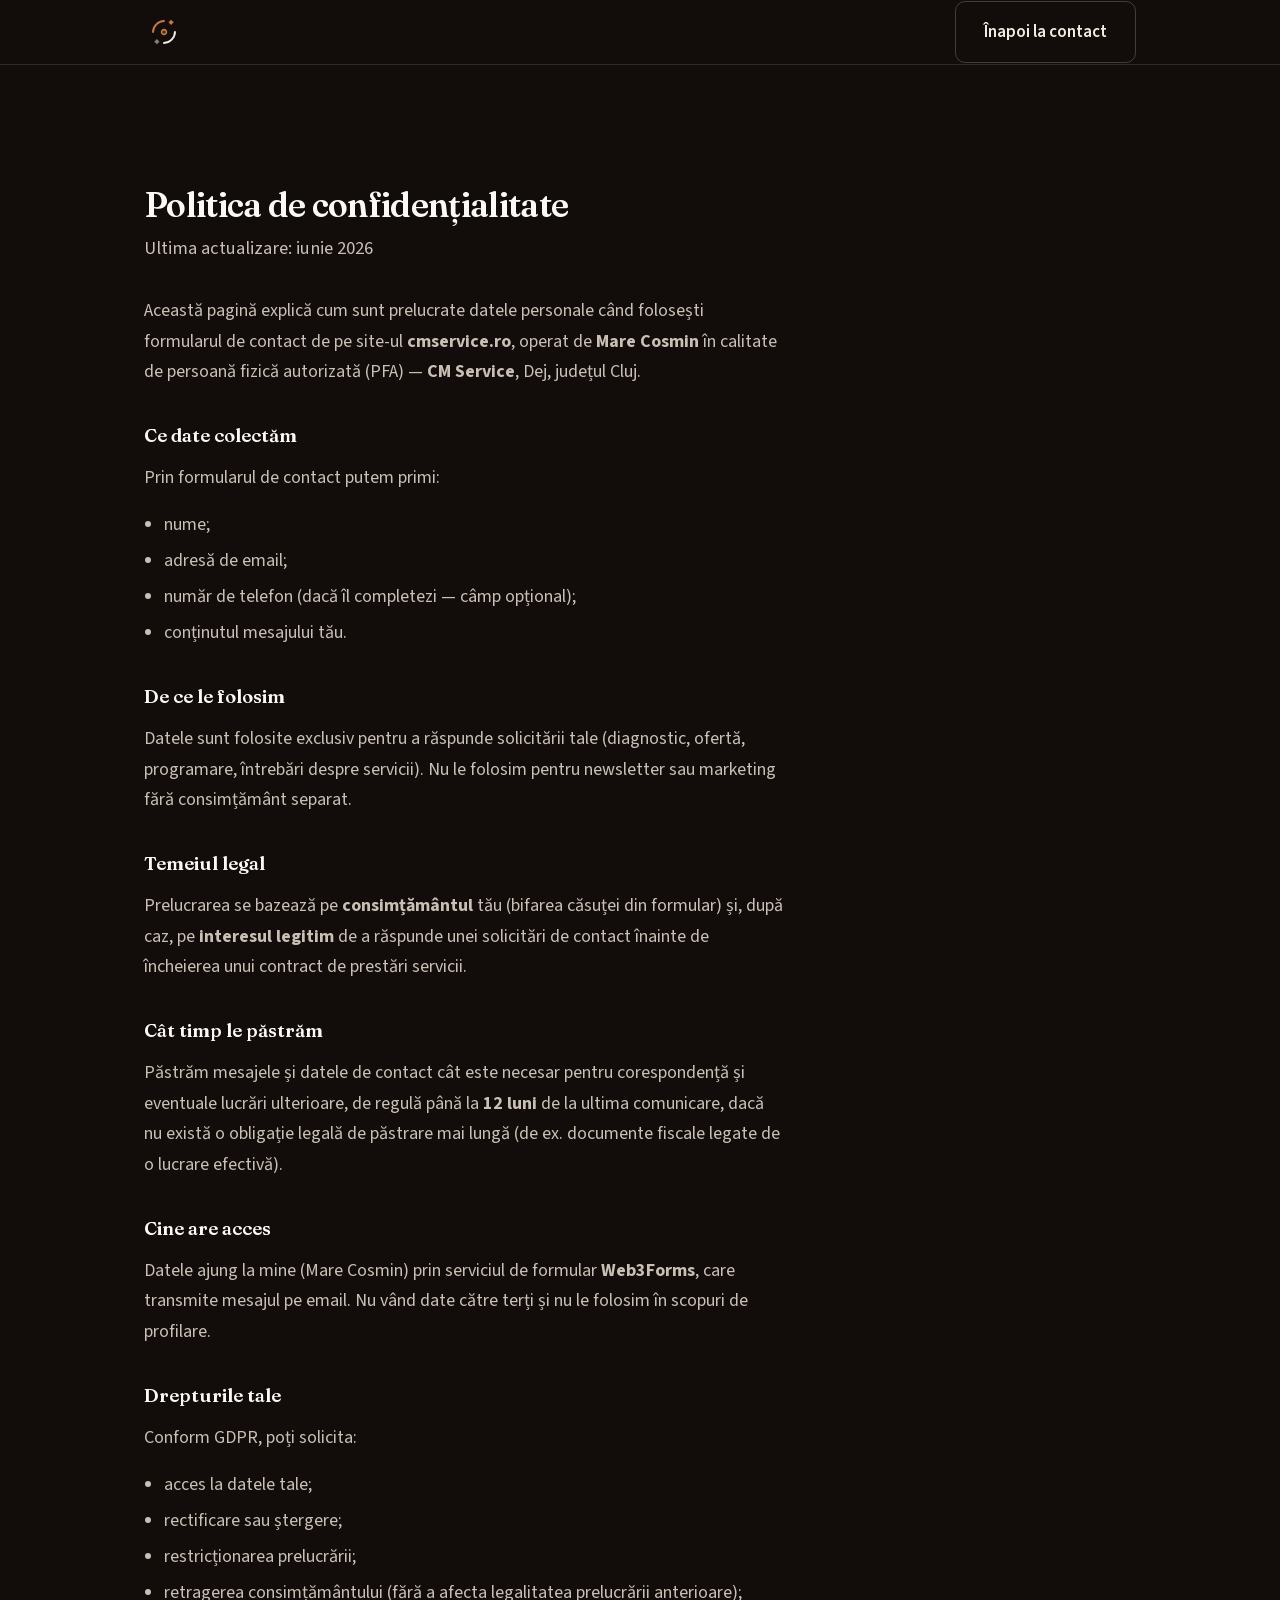
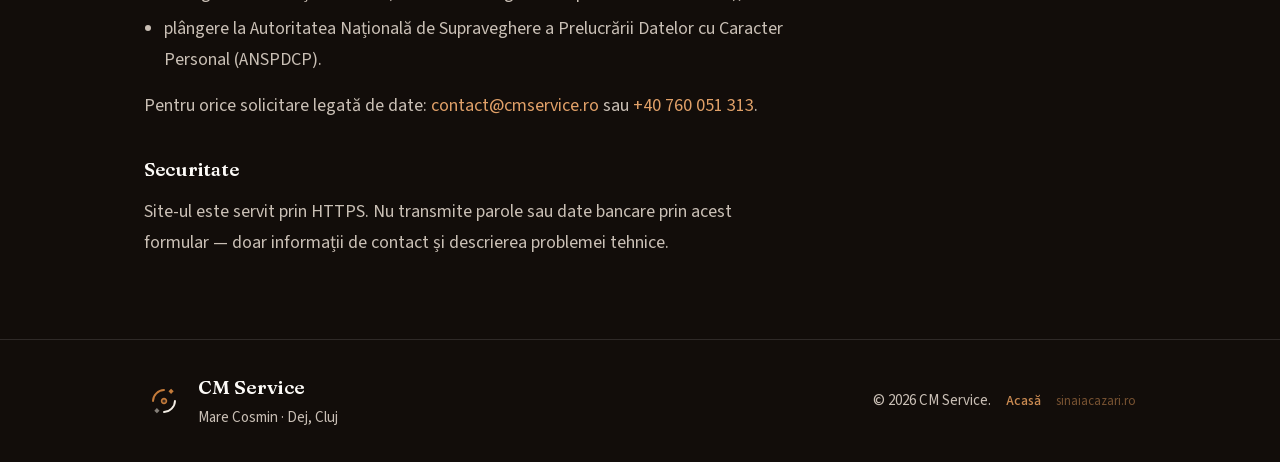
==== commit fdf77259: "Add muted footer link to sinaiacazari.ro for SEO. Co-authored-by: Cursor <cursoragent@cursor.com>" ====
--- a/politica-confidentialitate.html
+++ b/politica-confidentialitate.html
@@ -116,6 +116,7 @@
           <p class="footer-copy">
             © <span id="year"></span> CM Service.
             <a class="footer-legal" href="index.html">Acasă</a>
+            <a class="footer-legal footer-related" href="https://sinaiacazari.ro/" rel="noopener noreferrer">sinaiacazari.ro</a>
           </p>
         </div>
       </div>
--- a/styles.css
+++ b/styles.css
@@ -1308,6 +1308,16 @@
   color: var(--link);
 }
 
+.footer-related {
+  opacity: 0.55;
+  font-size: 0.8125rem;
+  font-weight: 400;
+}
+
+.footer-related:hover {
+  opacity: 1;
+}
+
 .contact-grid {
   display: grid;
   grid-template-columns: 1fr 1fr;
